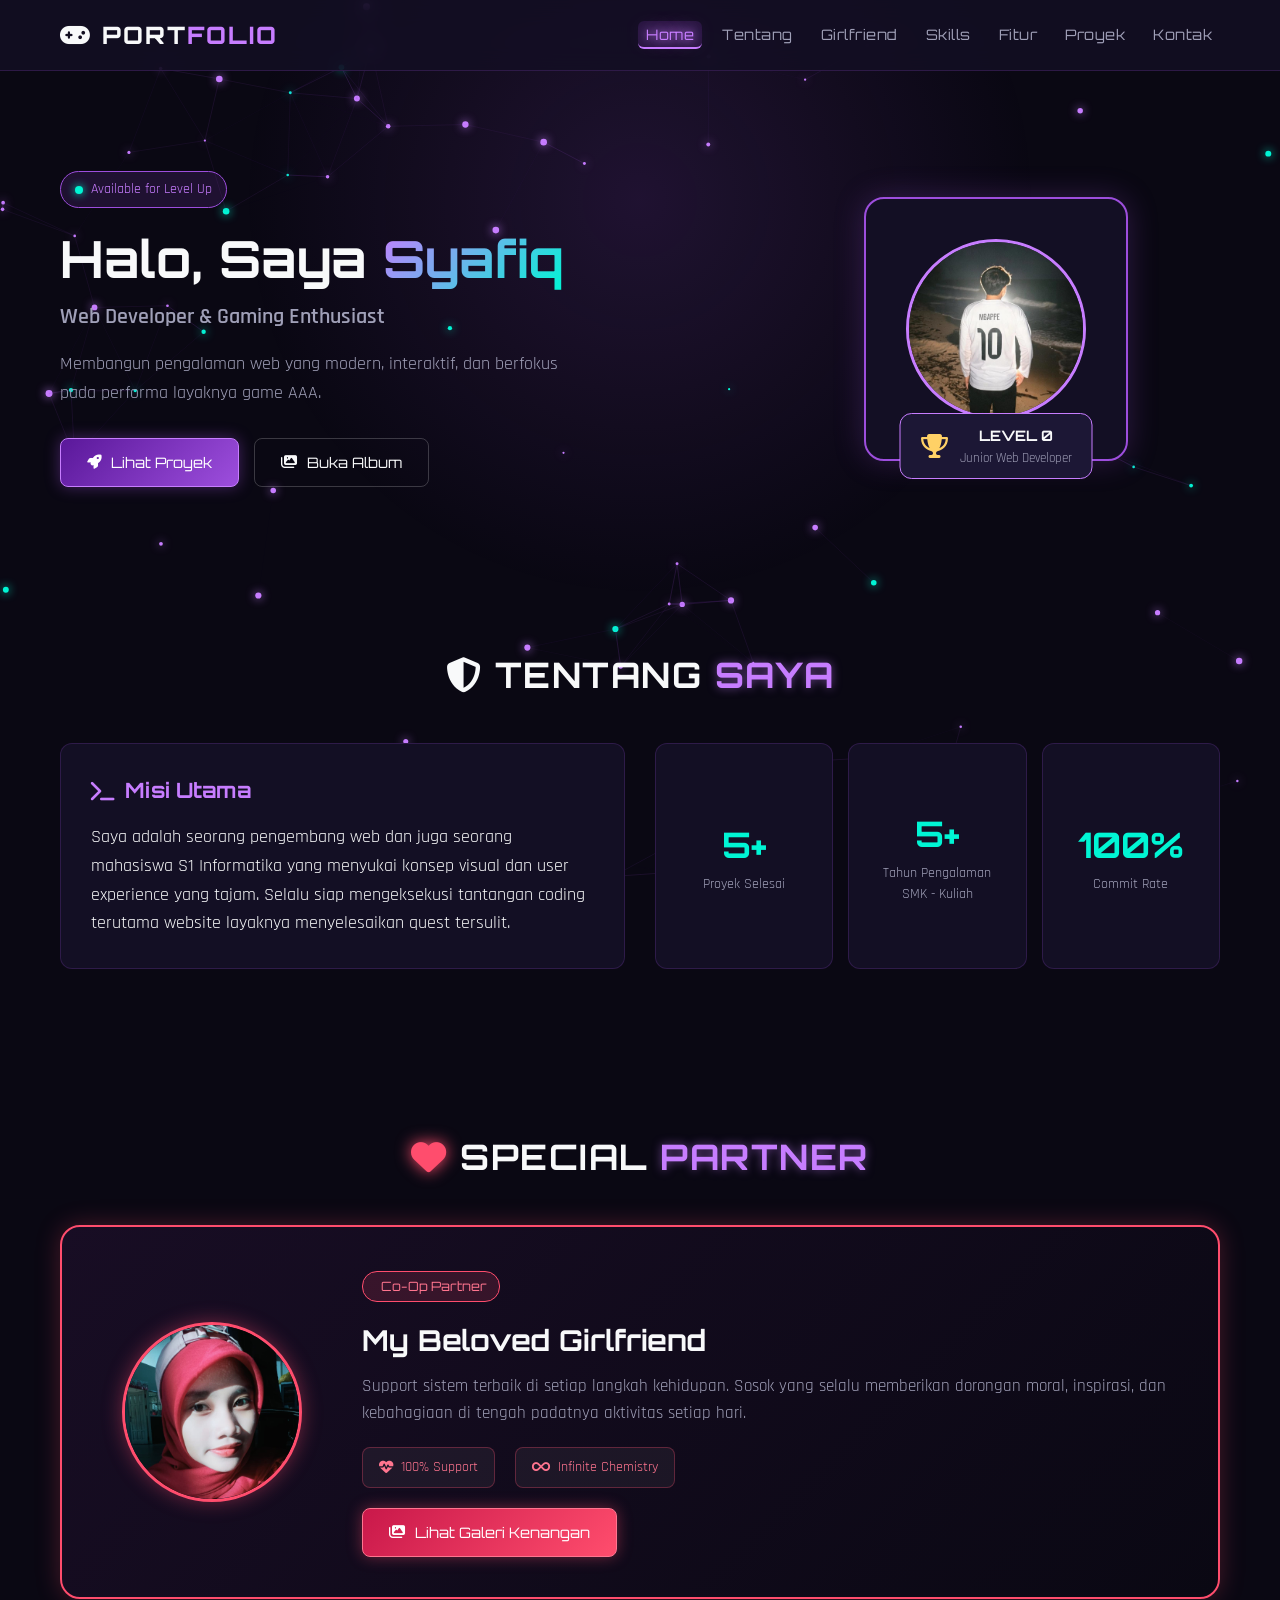
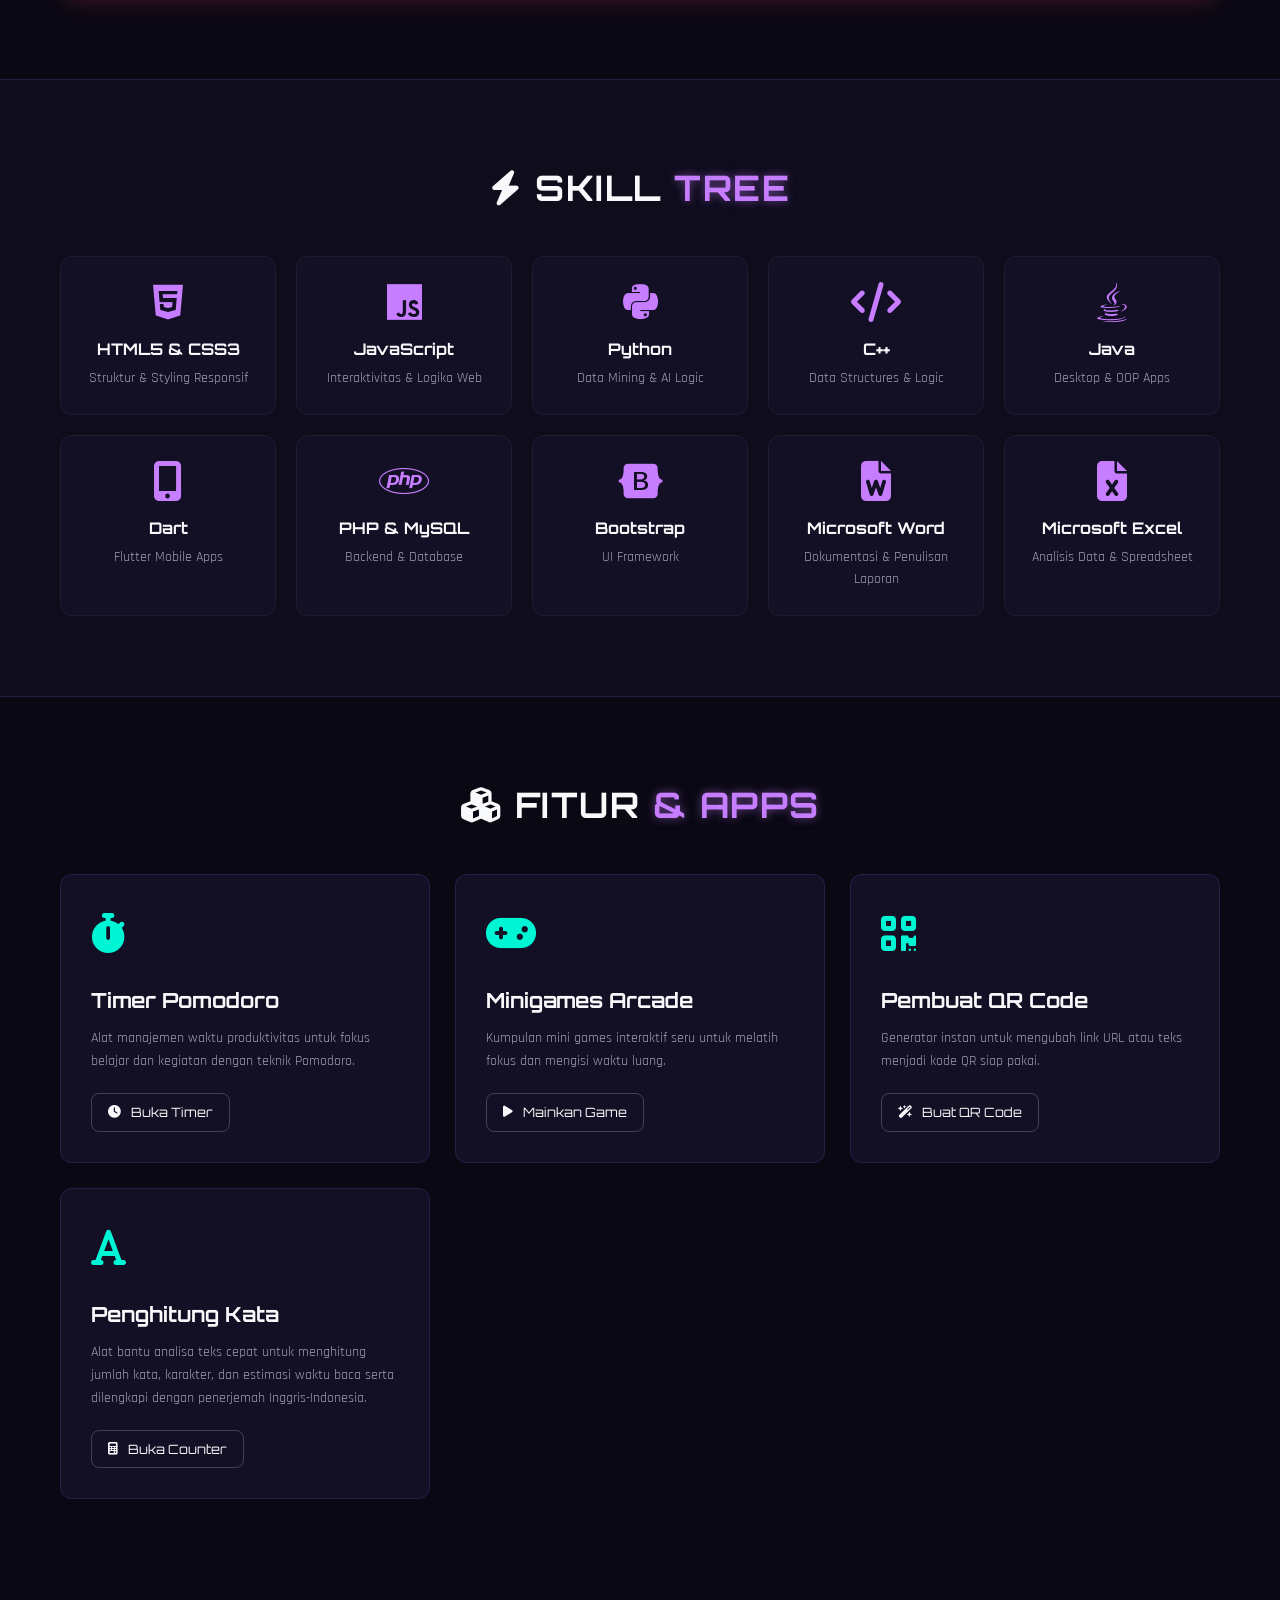
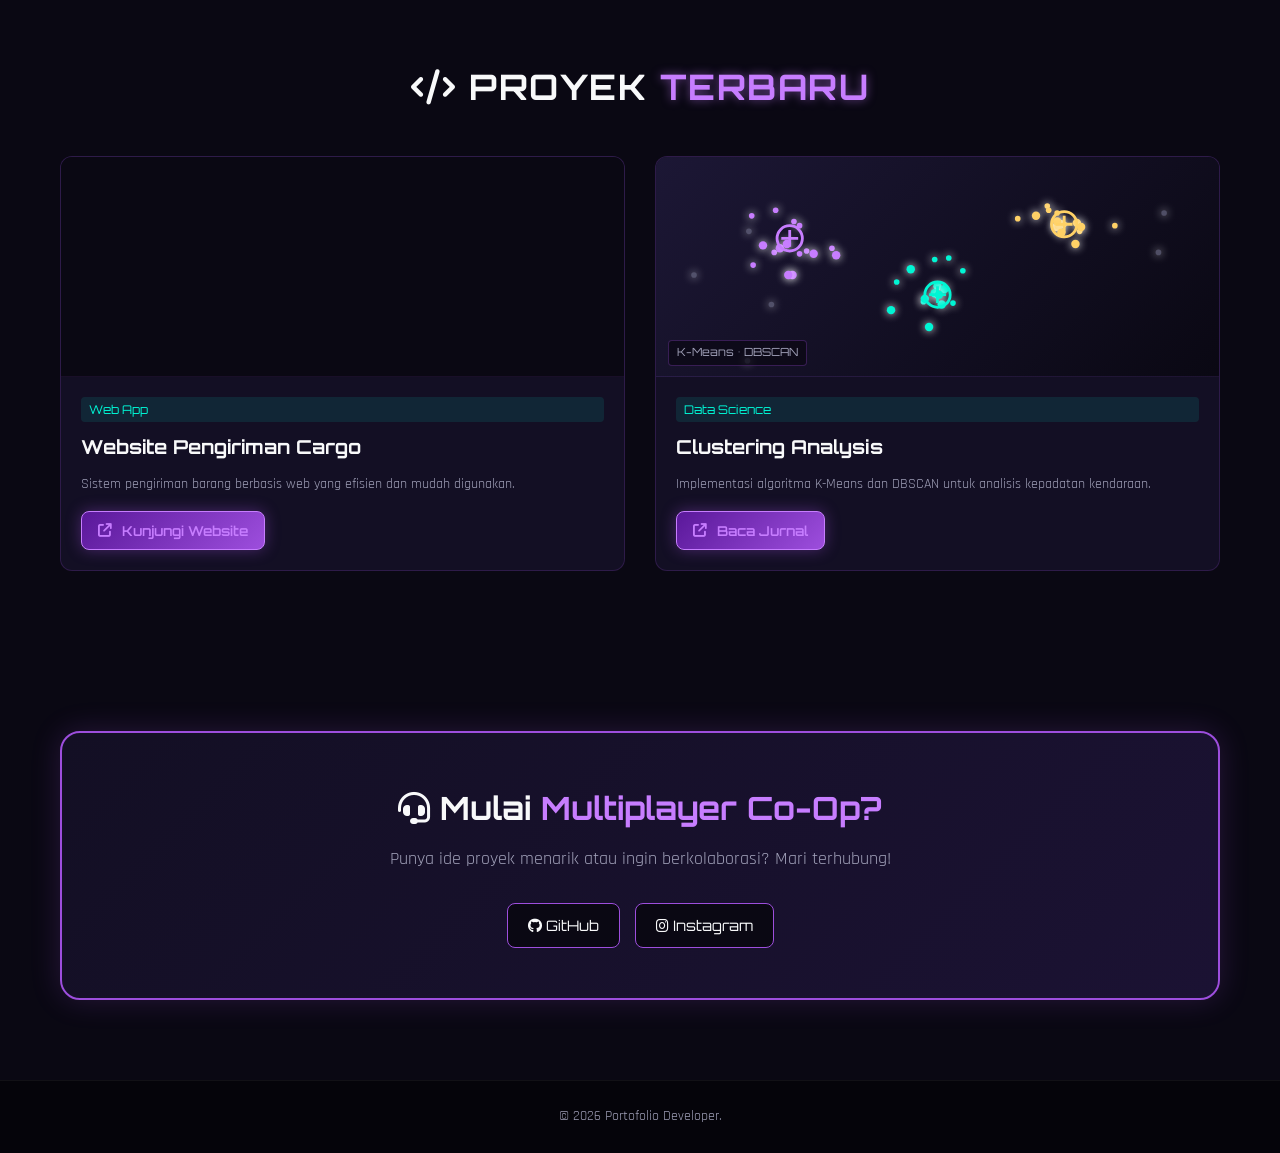
==== PortofolioWebsite/index.html @ 09b9b550 "first commit" ====
<!DOCTYPE html>
<html lang="id">
<head>
    <meta charset="UTF-8">
    <meta name="viewport" content="width=device-width, initial-scale=1.0">
    <title>Portofolio | Gaming & Web Developer</title>
    <link rel="preconnect" href="https://fonts.googleapis.com">
    <link rel="preconnect" href="https://fonts.gstatic.com" crossorigin>
    <link href="https://fonts.googleapis.com/css2?family=Orbitron:wght@400;600;800;900&family=Rajdhani:wght@500;600;700&display=swap" rel="stylesheet">
    <link rel="stylesheet" href="https://cdnjs.cloudflare.com/ajax/libs/font-awesome/6.4.0/css/all.min.css">
    <link rel="stylesheet" href="style.css">
</head>
<body>
    <div class="bg-glow"></div>
    <!-- NAVBAR -->
<nav class="navbar">
    <div class="container navbar-content">
        <a href="auth/index.html" class="logo">
            <i class="fa-solid fa-gamepad"></i> PORT<span>FOLIO</span>
        </a>
        <button class="nav-toggle" id="nav-toggle" aria-label="Toggle menu">
            <i class="fa-solid fa-bars"></i>
        </button>
        <ul class="nav-menu" id="nav-menu">
            <li><a href="#home" class="active">Home</a></li>
            <li><a href="#about">Tentang</a></li>
            <li><a href="#gf">Girlfriend</a></li>
            <li><a href="#skills">Skills</a></li>
            <li><a href="#features">Fitur</a></li>
            <li><a href="#projects">Proyek</a></li>
            <li><a href="#contact">Kontak</a></li>
        </ul>
    </div>
</nav>
    <!-- HERO SECTION -->
    <header id="home" class="hero">
        <div class="container hero-content">
            <div class="hero-text">
                <div class="badge-status">
                    <span class="status-dot"></span> Available for Level Up
                </div>
                <h1>Halo, Saya <span class="text-gradient">Syafiq</span></h1>
                <p class="subtitle">Web Developer & Gaming Enthusiast</p>
                <p class="desc">
                    Membangun pengalaman web yang modern, interaktif, dan berfokus pada performa layaknya game AAA.
                </p>
                <div class="hero-btns">
                    <a href="#projects" class="btn btn-primary"><i class="fa-solid fa-rocket"></i> Lihat Proyek</a>
                    <a href="album/index.html" class="btn btn-outline"><i class="fa-solid fa-images"></i> Buka Album</a>
                </div>
            </div>
            <div class="hero-avatar">
                <div class="avatar-card">
                    <div class="avatar-frame">
                        <i class="fa-solid fa-user-ninja avatar-icon"></i>
                        <img src="assets/pp.jpeg" alt="Foto Syafiq" class="avatar-photo" onerror="this.classList.add('broken')">
                    </div>
                    <div class="stat-badge">
                        <i class="fa-solid fa-trophy"></i>
                        <div>
                            <h4>LEVEL 0</h4>
                            <p>Junior Web Developer</p>
                        </div>
                    </div>
                </div>
            </div>
        </div>
    </header>

    <main>
        <!-- ABOUT SECTION -->
        <section id="about" class="container section">
            <h2 class="section-title"><i class="fa-solid fa-shield-halved"></i> Tentang <span>Saya</span></h2>
            <div class="about-grid">
                <div class="about-card">
                    <h3><i class="fa-solid fa-terminal"></i> Misi Utama</h3>
                    <p>
                        Saya adalah seorang pengembang web dan juga seorang mahasiswa S1 Informatika yang menyukai konsep visual dan user experience yang tajam. Selalu siap mengeksekusi tantangan coding terutama website layaknya menyelesaikan quest tersulit.
                    </p>
                </div>
                <div class="about-stats">
                    <div class="stat-box">
                        <h2>5+</h2>
                        <p>Proyek Selesai</p>
                    </div>
                    <div class="stat-box">
                        <h2>5+</h2>
                        <p>Tahun Pengalaman SMK - Kuliah</p>
                    </div>
                    <div class="stat-box">
                        <h2>100%</h2>
                        <p>Commit Rate</p>
                    </div>
                </div>
            </div>
        </section>

        <!-- GIRLFRIEND -->
        <section id="gf" class="container section">
            <h2 class="section-title"><i class="fa-solid fa-heart text-pink"></i> Special <span>Partner</span></h2>
            <div class="gf-card">
                <div class="gf-avatar-frame">
                    <i class="fa-solid fa-user-astronaut gf-icon"></i>
                    <img src="assets/ppgf.jpeg" alt="Foto Girlfriend" class="avatar-photo" onerror="this.classList.add('broken')">
                </div>
                <div class="gf-info">
                    <span class="badge-pink"><i class="fa-solid fa-sparkles"></i> Co-Op Partner</span>
                    <h3>My Beloved Girlfriend</h3>
                    <p class="gf-desc">
                        Support sistem terbaik di setiap langkah kehidupan. Sosok yang selalu memberikan dorongan moral, inspirasi, dan kebahagiaan di tengah padatnya aktivitas setiap hari.
                    </p>
                    <div class="gf-stats">
                        <div class="gf-stat-item">
                            <i class="fa-solid fa-heart-pulse"></i>
                            <span>100% Support</span>
                        </div>
                        <div class="gf-stat-item">
                            <i class="fa-solid fa-infinity"></i>
                            <span>Infinite Chemistry</span>
                        </div>
                    </div>
                        <a href="album/index.html?filter=girlfriend" class="btn btn-pink mt-3">
                            <i class="fa-solid fa-images"></i> Lihat Galeri Kenangan
                        </a>
                </div>
            </div>
        </section>

        <!-- SKILLS SECTION -->
        <section id="skills" class="full-width-section">
            <div class="container">
                <h2 class="section-title"><i class="fa-solid fa-bolt"></i> Skill <span>Tree</span></h2>
                <div class="skills-grid">
                    <div class="skill-card">
                        <i class="fa-brands fa-html5 skill-icon"></i>
                        <h3>HTML5 & CSS3</h3>
                        <p>Struktur & Styling Responsif</p>
                    </div>
                    <div class="skill-card">
                        <i class="fa-brands fa-js skill-icon"></i>
                        <h3>JavaScript</h3>
                        <p>Interaktivitas & Logika Web</p>
                    </div>
                    <div class="skill-card">
                        <i class="fa-brands fa-python skill-icon"></i>
                        <h3>Python</h3>
                        <p>Data Mining & AI Logic</p>
                    </div>
                    <div class="skill-card">
                        <i class="fa-solid fa-code skill-icon"></i>
                        <h3>C++</h3>
                        <p>Data Structures & Logic</p>
                    </div>
                    <div class="skill-card">
                        <i class="fa-brands fa-java skill-icon"></i>
                        <h3>Java</h3>
                        <p>Desktop & OOP Apps</p>
                    </div>
                    <div class="skill-card">
                        <i class="fa-solid fa-mobile-screen-button skill-icon"></i>
                        <h3>Dart</h3>
                        <p>Flutter Mobile Apps</p>
                    </div>
                    <div class="skill-card">
                        <i class="fa-brands fa-php skill-icon"></i>
                        <h3>PHP & MySQL</h3>
                        <p>Backend & Database</p>
                    </div>
                    <div class="skill-card">
                        <i class="fa-brands fa-bootstrap skill-icon"></i>
                        <h3>Bootstrap</h3>
                        <p>UI Framework</p>
                    </div>
                    <div class="skill-card">
                        <i class="fa-solid fa-file-word skill-icon text-purple"></i>
                        <h3>Microsoft Word</h3>
                        <p>Dokumentasi & Penulisan Laporan</p>
                    </div>
                    <div class="skill-card">
                        <i class="fa-solid fa-file-excel skill-icon text-purple"></i>
                        <h3>Microsoft Excel</h3>
                        <p>Analisis Data & Spreadsheet</p>
                    </div>
                </div>
            </div>
        </section>

        <!-- FITUR & MINI APPS SECTION -->
        <section id="features" class="container section">
            <h2 class="section-title"><i class="fa-solid fa-cubes"></i> Fitur <span>& Apps</span></h2>
            <div class="features-grid">
                <!-- Fitur 1: Timer Pomodoro -->
                <div class="feature-card">
                    <div class="feature-icon"><i class="fa-solid fa-stopwatch"></i></div>
                    <h3>Timer Pomodoro</h3>
                    <p>Alat manajemen waktu produktivitas untuk fokus belajar dan kegiatan dengan teknik Pomodoro.</p>
                    <a href="timer_pomodoro/index.html" class="btn btn-outline btn-sm"><i class="fa-solid fa-clock"></i> Buka Timer</a>
                </div>

                <!-- Fitur 2: Minigames Arcade -->
                <div class="feature-card">
                    <div class="feature-icon"><i class="fa-solid fa-gamepad"></i></div>
                    <h3>Minigames Arcade</h3>
                    <p>Kumpulan mini games interaktif seru untuk melatih fokus dan mengisi waktu luang.</p>
                    <a href="minigames/index.html" class="btn btn-outline btn-sm"><i class="fa-solid fa-play"></i> Mainkan Game</a>
                </div>

                <!-- Fitur 3: QR Code Generator -->
                <div class="feature-card">
                    <div class="feature-icon"><i class="fa-solid fa-qrcode"></i></div>
                    <h3>Pembuat QR Code</h3>
                    <p>Generator instan untuk mengubah link URL atau teks menjadi kode QR siap pakai.</p>
                    <a href="create_qrcode/index.html" class="btn btn-outline btn-sm"><i class="fa-solid fa-wand-magic-sparkles"></i> Buat QR Code</a>
                </div>

                <!-- Fitur 4: Penghitung Kata -->
                <div class="feature-card">
                    <div class="feature-icon"><i class="fa-solid fa-font"></i></div>
                    <h3>Penghitung Kata</h3>
                    <p>Alat bantu analisa teks cepat untuk menghitung jumlah kata, karakter, dan estimasi waktu baca serta dilengkapi dengan penerjemah Inggris-Indonesia.</p>
                    <a href="penghitung_kata/index.html" class="btn btn-outline btn-sm"><i class="fa-solid fa-calculator"></i> Buka Counter</a>
                </div>
            </div>
        </section>

        <!-- PROJECTS SECTION -->
        <section id="projects" class="container section">
            <h2 class="section-title"><i class="fa-solid fa-code"></i> Proyek <span>Terbaru</span></h2>
            <div class="projects-grid">
                <!-- Project 1 -->
                <div class="project-card">
                    <div class="project-img project-preview">
                        <iframe src="https://www.cendanakargo.com/" title="Preview Website Pengiriman Cargo" loading="lazy" tabindex="-1" scrolling="no" aria-hidden="true"></iframe>
                    </div>
                    <div class="project-info">
                        <span class="project-tag">Web App</span>
                        <h3>Website Pengiriman Cargo</h3>
                        <p>Sistem pengiriman barang berbasis web yang efisien dan mudah digunakan.</p>
                        <div class="project-links">
                            <a href="https://www.cendanakargo.com/" target="_blank" rel="noopener noreferrer" class="btn btn-primary btn-sm"><i class="fa-solid fa-arrow-up-right-from-square"></i> Kunjungi Website</a>
                        </div>
                    </div>
                </div>
                <!-- Project 2 -->
                <div class="project-card">
                    <div class="project-img project-visual">
                        <svg id="cluster-art" viewBox="0 0 400 180" preserveAspectRatio="xMidYMid slice" role="img" aria-label="Ilustrasi hasil clustering K-Means dan DBSCAN"></svg>
                        <span class="visual-label">K-Means &bull; DBSCAN</span>
                    </div>
                    <div class="project-info">
                        <span class="project-tag">Data Science</span>
                        <h3>Clustering Analysis</h3>
                        <p>Implementasi algoritma K-Means dan DBSCAN untuk analisis kepadatan kendaraan.</p>
                        <div class="project-links">
                            <a href="https://jurnal.pustakagalerimandiri.co.id/index.php/pustakadata/article/view/1900/1299" target="_blank" rel="noopener noreferrer" class="btn btn-primary btn-sm"><i class="fa-solid fa-arrow-up-right-from-square"></i> Baca Jurnal</a>
                        </div>
                    </div>
                </div>
            </div>
        </section>

        <!-- CONTACT SECTION -->
        <section id="contact" class="container section">
            <div class="contact-box">
                <h2><i class="fa-solid fa-headset"></i> Mulai <span>Multiplayer Co-Op?</span></h2>
                <p>Punya ide proyek menarik atau ingin berkolaborasi? Mari terhubung!</p>
                <div class="contact-socials">
                    <a href="https://github.com/Syafiq1111" class="social-link"><i class="fa-brands fa-github"></i> GitHub</a>
                    <a href="https://www.instagram.com/syafiqhfz._/" target="_blank" rel="noopener noreferrer" class="social-link"><i class="fa-brands fa-instagram"></i> Instagram</a>
                </div>
            </div>
        </section>
    </main>

    <!-- FOOTER -->
    <footer class="footer">
        <div class="container">
            <p>© 2026 Portofolio Developer.</p>
        </div>
    </footer>

    <script src="script.js"></script>
</body>
</html>
---- PortofolioWebsite/style.css ----
:root {
    --bg-dark: #0a0813;
    --bg-card: #130f24;
    --bg-card-hover: #1c1735;
    
    --primary: #9d4edd;
    --primary-glow: #c77dff;
    --primary-dark: #5a189a;
    --accent-cyan: #00f5d4;
    
    --text-main: #f8f9fa;
    --text-muted: #a0a0b8;
    
    --font-heading: 'Orbitron', sans-serif;
    --font-body: 'Rajdhani', sans-serif;
    
    --container-width: 1200px;
    --border-radius: 12px;
    --transition: all 0.3s cubic-bezier(0.25, 0.8, 0.25, 1);
}

* {
    margin: 0;
    padding: 0;
    box-sizing: border-box;
    scroll-behavior: smooth;
}

body {
    background-color: var(--bg-dark);
    color: var(--text-main);
    font-family: var(--font-body);
    font-size: 18px;
    line-height: 1.6;
    overflow-x: hidden;
    position: relative;
}

/* Background Ambient Glow */
.bg-glow {
    position: fixed;
    top: -200px;
    left: 50%;
    transform: translateX(-50%);
    width: 800px;
    height: 800px;
    background: radial-gradient(circle, rgba(157, 78, 221, 0.15) 0%, rgba(10, 8, 19, 0) 70%);
    pointer-events: none;
    z-index: -1;
}

/* ============================================================
   LAYOUT CONTAINER
   ============================================================ */
.container {
    max-width: var(--container-width);
    margin: 0 auto;
    padding: 0 20px;
}

.section {
    padding: 80px 20px;
}

.section-title {
    font-family: var(--font-heading);
    font-size: 2.2rem;
    text-transform: uppercase;
    letter-spacing: 1.5px;
    margin-bottom: 40px;
    text-align: center;
}

.section-title span {
    color: var(--primary-glow);
    text-shadow: 0 0 10px rgba(199, 125, 255, 0.5);
}

/* ============================================================
   NAVBAR
   ============================================================ */
.navbar {
    background: rgba(19, 15, 36, 0.85);
    backdrop-filter: blur(12px);
    border-bottom: 1px solid rgba(157, 78, 221, 0.2);
    position: sticky;
    top: 0;
    z-index: 1000;
}

.navbar-content {
    display: flex;
    justify-content: space-between;
    align-items: center;
    height: 70px;
}

.logo {
    font-family: var(--font-heading);
    font-size: 1.5rem;
    font-weight: 800;
    color: var(--text-main);
    text-decoration: none;
    letter-spacing: 2px;
}

.logo span {
    color: var(--primary-glow);
}

.nav-menu {
    display: flex;
    list-style: none;
    gap: 12px; 
    align-items: center;
}

.nav-menu a {
    color: var(--text-muted);
    text-decoration: none;
    font-family: var(--font-heading);
    font-size: 0.95rem;
    letter-spacing: 1px;
    transition: var(--transition);
}

.nav-menu a:hover,
.nav-menu a.active {
    color: var(--primary-glow);
    text-shadow: 0 0 8px var(--primary-glow);
}
.nav-menu a {
    color: var(--text-muted);
    text-decoration: none;
    font-family: var(--font-heading);
    font-size: 0.9rem;
    letter-spacing: 0.5px;
    padding: 4px 8px;
    border-radius: 6px;
    transition: var(--transition);
}

.nav-menu a:hover,
.nav-menu a.active {
    color: var(--primary-glow);
    text-shadow: 0 0 10px var(--primary-glow), 0 0 20px var(--primary-glow);
    background: rgba(157, 78, 221, 0.15);
    border-bottom: 2px solid var(--primary-glow);
}

/* ============================================================
   HERO SECTION
   ============================================================ */
.hero {
    padding: 100px 0 80px;
}

.hero-content {
    display: grid;
    grid-template-columns: 1.2fr 0.8fr;
    gap: 40px;
    align-items: center;
}

.badge-status {
    display: inline-flex;
    align-items: center;
    gap: 8px;
    background: rgba(157, 78, 221, 0.15);
    border: 1px solid var(--primary);
    padding: 6px 14px;
    border-radius: 20px;
    font-size: 0.9rem;
    color: var(--primary-glow);
    margin-bottom: 20px;
}

.status-dot {
    width: 8px;
    height: 8px;
    background-color: var(--accent-cyan);
    border-radius: 50%;
    box-shadow: 0 0 8px var(--accent-cyan);
}

.hero-text h1 {
    font-family: var(--font-heading);
    font-size: 3.2rem;
    line-height: 1.2;
    margin-bottom: 10px;
}

.text-gradient {
    background: linear-gradient(135deg, var(--primary-glow), var(--accent-cyan));
    -webkit-background-clip: text;
    -webkit-text-fill-color: transparent;
}

.subtitle {
    font-size: 1.4rem;
    color: var(--text-muted);
    font-weight: 600;
    margin-bottom: 15px;
}

.desc {
    color: var(--text-muted);
    margin-bottom: 30px;
    max-width: 500px;
}

.hero-btns {
    display: flex;
    gap: 15px;
}

/* Buttons */
.btn {
    display: inline-flex;
    align-items: center;
    gap: 10px;
    padding: 12px 26px;
    font-family: var(--font-heading);
    font-size: 0.9rem;
    border-radius: 8px;
    text-decoration: none;
    cursor: pointer;
    transition: var(--transition);
}

.btn-primary {
    background: linear-gradient(135deg, var(--primary-dark), var(--primary));
    color: #fff;
    border: 1px solid var(--primary-glow);
    box-shadow: 0 0 15px rgba(157, 78, 221, 0.4);
}

.btn-primary:hover {
    transform: translateY(-3px);
    box-shadow: 0 0 25px rgba(199, 125, 255, 0.7);
}

.btn-outline {
    background: transparent;
    color: var(--text-main);
    border: 1px solid rgba(255, 255, 255, 0.2);
}

.btn-outline:hover {
    border-color: var(--primary-glow);
    color: var(--primary-glow);
    background: rgba(157, 78, 221, 0.1);
}

/* Avatar Card */
.hero-avatar {
    display: flex;
    justify-content: center;
}

.avatar-card {
    position: relative;
    background: var(--bg-card);
    border: 2px solid var(--primary);
    border-radius: 20px;
    padding: 40px;
    box-shadow: 0 0 30px rgba(157, 78, 221, 0.25);
    text-align: center;
}

.avatar-frame {
    width: 180px;
    height: 180px;
    background: linear-gradient(135deg, #1f183c, #0a0813);
    border-radius: 50%;
    display: flex;
    align-items: center;
    justify-content: center;
    margin: 0 auto;
    border: 3px solid var(--primary-glow);
    box-shadow: inset 0 0 15px rgba(157, 78, 221, 0.5);
}

.avatar-icon {
    font-size: 5rem;
    color: var(--primary-glow);
}

.stat-badge {
    position: absolute;
    bottom: -20px;
    left: 50%;
    transform: translateX(-50%);
    background: var(--bg-card-hover);
    border: 1px solid var(--primary-glow);
    padding: 10px 20px;
    border-radius: 12px;
    display: flex;
    align-items: center;
    gap: 12px;
    white-space: nowrap;
}

.stat-badge i {
    color: #ffd166;
    font-size: 1.5rem;
}

.stat-badge h4 {
    font-family: var(--font-heading);
    font-size: 0.9rem;
}

.stat-badge p {
    font-size: 0.8rem;
    color: var(--text-muted);
}

/* ============================================================
   ABOUT SECTION
   ============================================================ */
.about-grid {
    display: grid;
    grid-template-columns: 1fr 1fr;
    gap: 30px;
}

.about-card {
    background: var(--bg-card);
    border: 1px solid rgba(157, 78, 221, 0.2);
    border-radius: var(--border-radius);
    padding: 30px;
}

.about-card h3 {
    font-family: var(--font-heading);
    margin-bottom: 15px;
    color: var(--primary-glow);
    display: flex;
    align-items: center;
    gap: 10px;
}

.about-stats {
    display: grid;
    grid-template-columns: repeat(3, 1fr);
    gap: 15px;
}

.stat-box {
    background: var(--bg-card);
    border: 1px solid rgba(157, 78, 221, 0.2);
    border-radius: var(--border-radius);
    padding: 20px;
    text-align: center;
    display: flex;
    flex-direction: column;
    justify-content: center;
}

.stat-box h2 {
    font-family: var(--font-heading);
    font-size: 2.2rem;
    color: var(--accent-cyan);
}

.stat-box p {
    font-size: 0.85rem;
    color: var(--text-muted);
}

/* ============================================================
   SKILLS SECTION (FULL WIDTH CONTAINER)
   ============================================================ */
.full-width-section {
    background: rgba(19, 15, 36, 0.6);
    border-top: 1px solid rgba(157, 78, 221, 0.2);
    border-bottom: 1px solid rgba(157, 78, 221, 0.2);
    padding: 80px 0;
}

.skills-grid {
    display: grid;
    grid-template-columns: repeat(auto-fit, minmax(180px, 1fr));
    gap: 20px;
}

.skill-card {
    background: var(--bg-card);
    border: 1px solid rgba(255, 255, 255, 0.05);
    border-radius: var(--border-radius);
    padding: 25px 15px;
    text-align: center;
    transition: var(--transition);
}

.skill-card:hover {
    border-color: var(--primary-glow);
    transform: translateY(-5px);
    box-shadow: 0 5px 20px rgba(157, 78, 221, 0.3);
}

.skill-icon {
    font-size: 2.5rem;
    color: var(--primary-glow);
    margin-bottom: 15px;
}

.skill-card h3 {
    font-family: var(--font-heading);
    font-size: 1rem;
    margin-bottom: 5px;
}

.skill-card p {
    font-size: 0.85rem;
    color: var(--text-muted);
}

/* ============================================================
   PROJECTS SECTION
   ============================================================ */
.projects-grid {
    display: grid;
    grid-template-columns: repeat(auto-fit, minmax(300px, 1fr));
    gap: 30px;
}

.project-card {
    background: var(--bg-card);
    border: 1px solid rgba(157, 78, 221, 0.2);
    border-radius: var(--border-radius);
    overflow: hidden;
    transition: var(--transition);
}

.project-card:hover {
    transform: translateY(-8px);
    border-color: var(--primary-glow);
    box-shadow: 0 10px 25px rgba(157, 78, 221, 0.3);
}

.project-img {
    height: 180px;
    background: linear-gradient(135deg, #1c1735, #0a0813);
    display: flex;
    align-items: center;
    justify-content: center;
    border-bottom: 1px solid rgba(157, 78, 221, 0.1);
}

.project-placeholder-icon {
    font-size: 3.5rem;
    color: rgba(157, 78, 221, 0.4);
}

.project-info {
    padding: 20px;
}

.project-tag {
    font-size: 0.75rem;
    font-family: var(--font-heading);
    color: var(--accent-cyan);
    background: rgba(0, 245, 212, 0.1);
    padding: 3px 8px;
    border-radius: 4px;
}

.project-info h3 {
    font-family: var(--font-heading);
    margin: 10px 0;
    font-size: 1.2rem;
}

.project-info p {
    font-size: 0.9rem;
    color: var(--text-muted);
    margin-bottom: 15px;
}

.project-links {
    display: flex;
    gap: 15px;
}

.project-links a {
    color: var(--primary-glow);
    text-decoration: none;
    font-size: 0.85rem;
    font-weight: 600;
    transition: var(--transition);
}

.project-links a:hover {
    color: var(--text-main);
}

/* ============================================================
   CONTACT SECTION
   ============================================================ */
.contact-box {
    background: linear-gradient(135deg, var(--bg-card), #1b1233);
    border: 2px solid var(--primary);
    border-radius: 20px;
    padding: 50px 20px;
    text-align: center;
    box-shadow: 0 0 30px rgba(157, 78, 221, 0.2);
}

.contact-box h2 {
    font-family: var(--font-heading);
    font-size: 2rem;
    margin-bottom: 10px;
}

.contact-box h2 span {
    color: var(--primary-glow);
}

.contact-box p {
    color: var(--text-muted);
    margin-bottom: 30px;
}

.contact-socials {
    display: flex;
    justify-content: center;
    gap: 15px;
    flex-wrap: wrap;
}

.social-link {
    background: var(--bg-dark);
    border: 1px solid var(--primary);
    color: var(--text-main);
    padding: 10px 20px;
    border-radius: 8px;
    text-decoration: none;
    font-family: var(--font-heading);
    font-size: 0.9rem;
    transition: var(--transition);
}

.social-link:hover {
    background: var(--primary);
    box-shadow: 0 0 15px var(--primary-glow);
    transform: translateY(-3px);
}

/* ============================================================
   FOOTER
   ============================================================ */
.footer {
    background: #05040a;
    padding: 25px 0;
    text-align: center;
    font-size: 0.85rem;
    color: var(--text-muted);
    border-top: 1px solid rgba(255, 255, 255, 0.05);
}

.text-purple {
    color: var(--primary-glow);
}

/* ============================================================
   RESPONSIVE DESIGN (MEDIA QUERIES)
   ============================================================ */
@media (max-width: 992px) {
    .hero-content {
        grid-template-columns: 1fr;
        text-align: center;
    }
    
    .desc {
        margin: 0 auto 30px;
    }
    
    .hero-btns {
        justify-content: center;
    }
    
    .about-grid {
        grid-template-columns: 1fr;
    }
}

@media (max-width: 768px) {
    .nav-menu {
        display: none;
    }
    
    .hero-text h1 {
        font-size: 2.3rem;
    }
    
    .about-stats {
        grid-template-columns: 1fr;
    }
}
#particle-canvas {
    position: fixed;
    top: 0;
    left: 0;
    width: 100%;
    height: 100%;
    z-index: -1;
    pointer-events: none;
}

.btn-album-nav {
    background: linear-gradient(135deg, var(--primary-dark), var(--primary)) !important;
    color: #fff !important;
    padding: 6px 16px !important;
    border-radius: 20px;
    border: 1px solid var(--primary-glow);
    box-shadow: 0 0 10px rgba(157, 78, 221, 0.4);
    font-size: 0.85rem !important;
}

.btn-album-nav:hover {
    box-shadow: 0 0 18px var(--primary-glow) !important;
    transform: translateY(-2px);
}

.text-pink {
    color: #ff4d6d;
    filter: drop-shadow(0 0 8px #ff4d6d);
}

.badge-pink {
    display: inline-flex;
    align-items: center;
    gap: 6px;
    background: rgba(255, 77, 109, 0.15);
    border: 1px solid #ff4d6d;
    padding: 4px 12px;
    border-radius: 15px;
    font-size: 0.8rem;
    color: #ff758f;
    margin-bottom: 15px;
    font-family: var(--font-heading);
}

.gf-card {
    background: linear-gradient(135deg, #180d24, #0a0813);
    border: 2px solid #ff4d6d;
    border-radius: 20px;
    padding: 40px;
    display: grid;
    grid-template-columns: 220px 1fr;
    gap: 40px;
    align-items: center;
    box-shadow: 0 0 25px rgba(255, 77, 109, 0.25);
}

.gf-avatar-frame {
    width: 180px;
    height: 180px;
    background: #100a1c;
    border-radius: 50%;
    display: flex;
    align-items: center;
    justify-content: center;
    border: 3px solid #ff4d6d;
    box-shadow: 0 0 20px rgba(255, 77, 109, 0.4);
    margin: 0 auto;
}

.gf-icon {
    font-size: 5rem;
    color: #ff4d6d;
}

.gf-info h3 {
    font-family: var(--font-heading);
    font-size: 1.8rem;
    color: var(--text-main);
    margin-bottom: 10px;
}

.gf-desc {
    color: var(--text-muted);
    margin-bottom: 20px;
    font-size: 1.05rem;
}

.gf-stats {
    display: flex;
    gap: 20px;
    flex-wrap: wrap;
}

.gf-stat-item {
    display: flex;
    align-items: center;
    gap: 8px;
    background: rgba(255, 255, 255, 0.05);
    padding: 8px 16px;
    border-radius: 8px;
    font-size: 0.9rem;
    color: #ff758f;
    border: 1px solid rgba(255, 77, 109, 0.3);
}

.btn-pink {
    background: linear-gradient(135deg, #c9184a, #ff4d6d);
    color: #fff;
    border: 1px solid #ff758f;
    box-shadow: 0 0 15px rgba(255, 77, 109, 0.4);
}

.btn-pink:hover {
    box-shadow: 0 0 25px rgba(255, 77, 109, 0.7);
    transform: translateY(-3px);
}

.mt-3 {
    margin-top: 20px;
}

.features-grid {
    display: grid;
    grid-template-columns: repeat(auto-fit, minmax(280px, 1fr));
    gap: 25px;
}

.feature-card {
    background: var(--bg-card);
    border: 1px solid rgba(157, 78, 221, 0.2);
    border-radius: var(--border-radius);
    padding: 30px;
    transition: var(--transition);
}

.feature-card:hover {
    border-color: var(--primary-glow);
    transform: translateY(-6px);
    box-shadow: 0 8px 25px rgba(157, 78, 221, 0.3);
}

.feature-icon {
    font-size: 2.5rem;
    color: var(--accent-cyan);
    margin-bottom: 15px;
}

.feature-card h3 {
    font-family: var(--font-heading);
    font-size: 1.3rem;
    margin-bottom: 10px;
}

.feature-card p {
    font-size: 0.9rem;
    color: var(--text-muted);
    margin-bottom: 20px;
}

.btn-sm {
    padding: 8px 16px;
    font-size: 0.8rem;
}

@media (max-width: 768px) {
    .gf-card {
        grid-template-columns: 1fr;
        text-align: center;
    }
    
    .gf-stats {
        justify-content: center;
    }
}

.project-preview {
    position: relative;
    overflow: hidden;
    background: #0a0813;
}

.project-preview iframe {
    position: absolute;
    top: 0;
    left: 0;
    width: 1280px;
    height: 800px;
    border: 0;
    transform-origin: top left;
    transform: scale(0.25);
    pointer-events: none;
}

.project-visual {
    position: relative;
    overflow: hidden;
}

.project-visual svg {
    width: 100%;
    height: 100%;
    display: block;
}

.cluster-dots circle {
    filter: drop-shadow(0 0 3px currentColor);
    animation: dot-pulse 3s ease-in-out infinite;
}

.centroid {
    fill: none;
    stroke-width: 2;
}

.visual-label {
    position: absolute;
    left: 12px;
    bottom: 10px;
    font-family: var(--font-heading);
    font-size: 0.7rem;
    color: var(--text-muted);
    background: rgba(10, 8, 19, 0.7);
    border: 1px solid rgba(157, 78, 221, 0.3);
    padding: 3px 8px;
    border-radius: 4px;
}

@keyframes dot-pulse {
    0%, 100% { opacity: 1; }
    50%      { opacity: 0.45; }
}

@media (prefers-reduced-motion: reduce) {
    .cluster-dots circle { animation: none; }
}

.project-card {
    display: flex;
    flex-direction: column;
}

.project-img {
    height: 220px;
    flex-shrink: 0;
}

.project-info {
    display: flex;
    flex-direction: column;
    flex: 1;
}

.project-links {
    margin-top: auto;
}

.nav-toggle {
    display: none;
    background: transparent;
    border: none;
    color: var(--text-main);
    font-size: 1.5rem;
    cursor: pointer;
}

/* ============================================================
   RESPONSIVE DESIGN
   ============================================================ */
@media (max-width: 992px) {
    .hero-content {
        grid-template-columns: 1fr;
        text-align: center;
    }
    
    .desc {
        margin: 0 auto 30px;
    }
    
    .hero-btns {
        justify-content: center;
    }
    
    .about-grid {
        grid-template-columns: 1fr;
    }
}

@media (max-width: 768px) {
    .nav-toggle {
        display: block;
    }

    .nav-menu {
        position: absolute;
        top: 70px;
        left: 0;
        width: 100%;
        background: rgba(19, 15, 36, 0.95);
        backdrop-filter: blur(12px);
        flex-direction: column;
        align-items: center;
        padding: 20px 0;
        gap: 15px;
        border-bottom: 1px solid rgba(157, 78, 221, 0.3);
        display: none;
    }

    .nav-menu.show {
        display: flex;
    }

    .hero {
        padding: 60px 0 40px;
    }

    .hero-text h1 {
        font-size: 2.2rem;
    }

    .subtitle {
        font-size: 1.1rem;
    }

    .hero-avatar {
        margin-top: 30px;
    }

    .avatar-frame {
        width: 140px;
        height: 140px;
    }

    .avatar-icon {
        font-size: 3.5rem;
    }

    .stat-badge {
        padding: 8px 14px;
    }

    .about-stats {
        grid-template-columns: 1fr;
    }

    .gf-card {
        grid-template-columns: 1fr;
        text-align: center;
        padding: 25px;
    }

    .gf-stats {
        justify-content: center;
    }

    .skills-grid {
        grid-template-columns: repeat(auto-fit, minmax(130px, 1fr));
    }

    .contact-box {
        padding: 30px 15px;
    }
}

@media (max-width: 480px) {
    .hero-btns {
        flex-direction: column;
        width: 100%;
    }

    .btn {
        width: 100%;
        justify-content: center;
    }

    .section-title {
        font-size: 1.6rem;
    }
}

::-webkit-scrollbar {
    width: 10px;
}

::-webkit-scrollbar-track {
    background: #0a0813;
}

::-webkit-scrollbar-thumb {
    background: #9d4edd;
    border-radius: 5px;
    box-shadow: 0 0 10px #c77dff;
}

::-webkit-scrollbar-thumb:hover {
    background: #c77dff;
}

@supports not selector(::-webkit-scrollbar) {
    html {
        scrollbar-width: thin;
        scrollbar-color: #9d4edd #0a0813;
    }
}

.avatar-frame,
.gf-avatar-frame {
    position: relative;
    overflow: hidden;
}

.avatar-photo {
    position: absolute;
    inset: 0;
    width: 100%;
    height: 100%;
    object-fit: cover;
    object-position: center 20%;
}

.avatar-photo.broken {
    display: none;
}
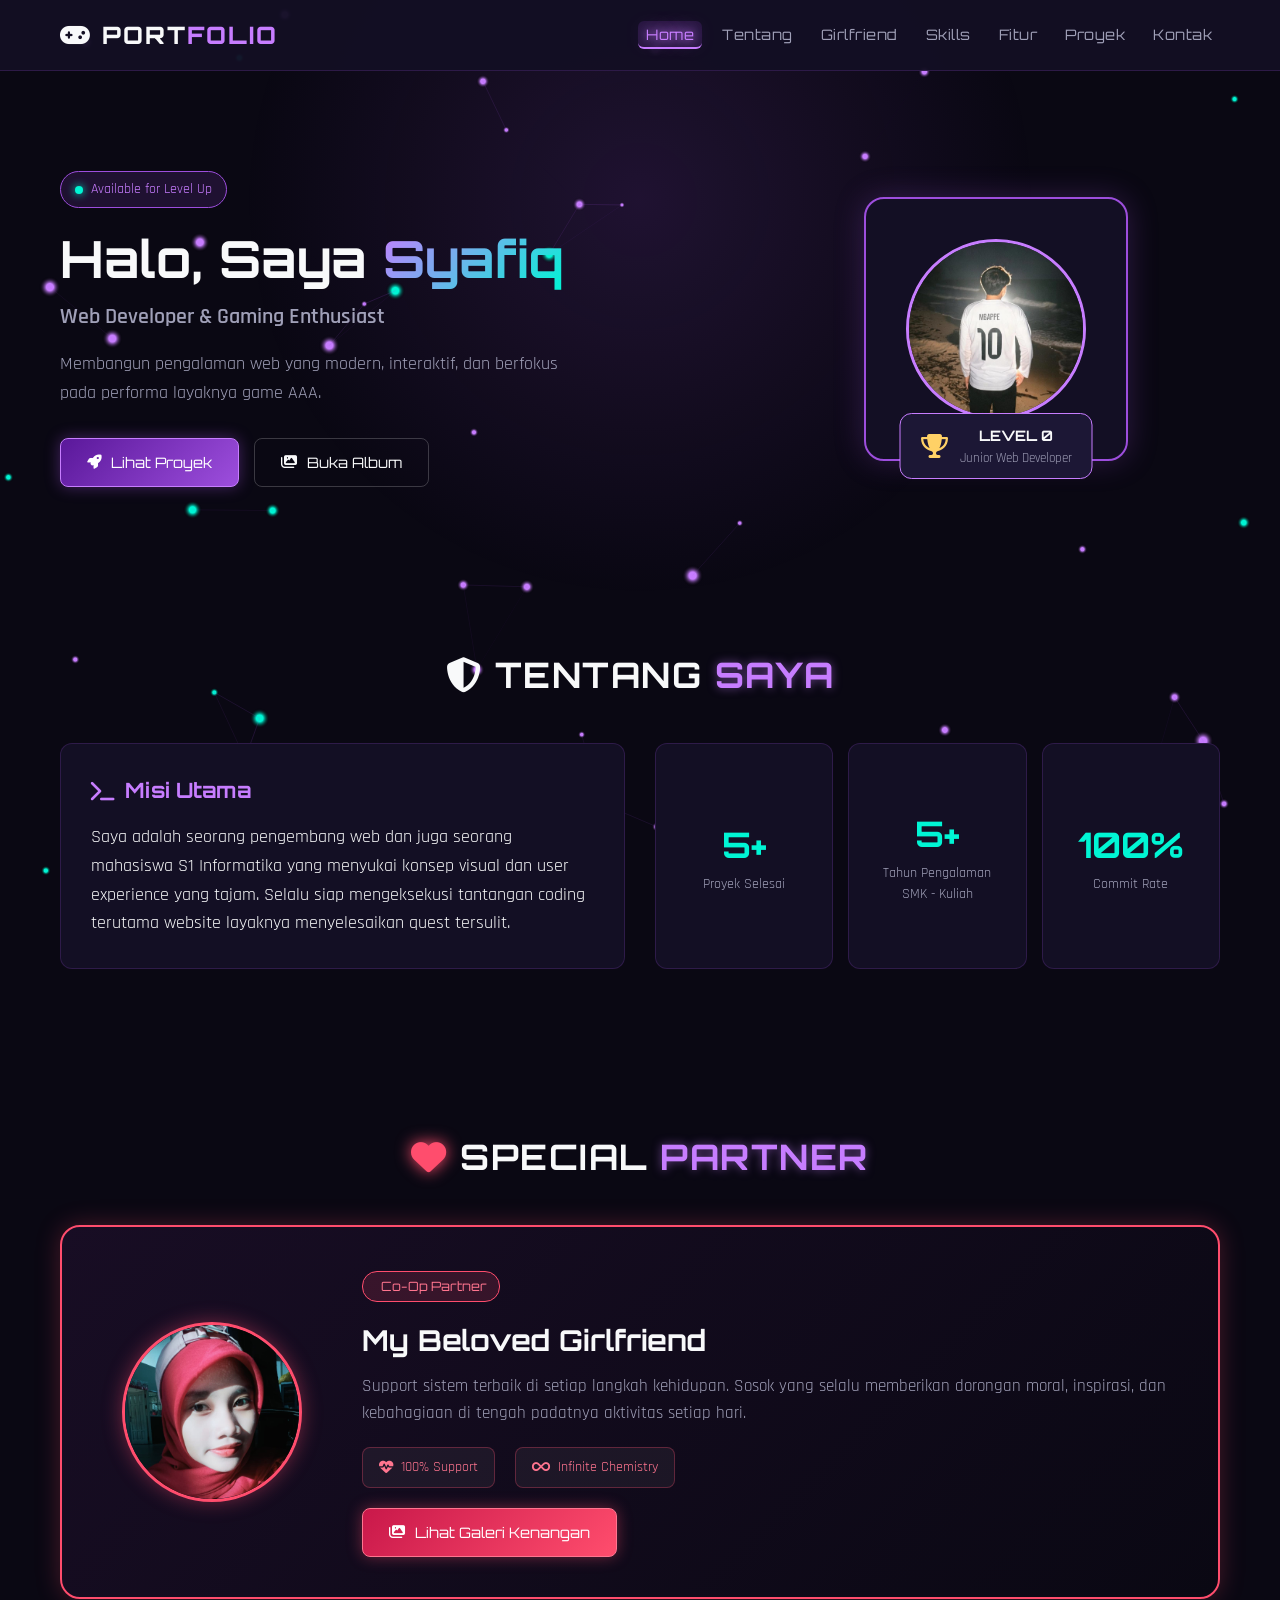
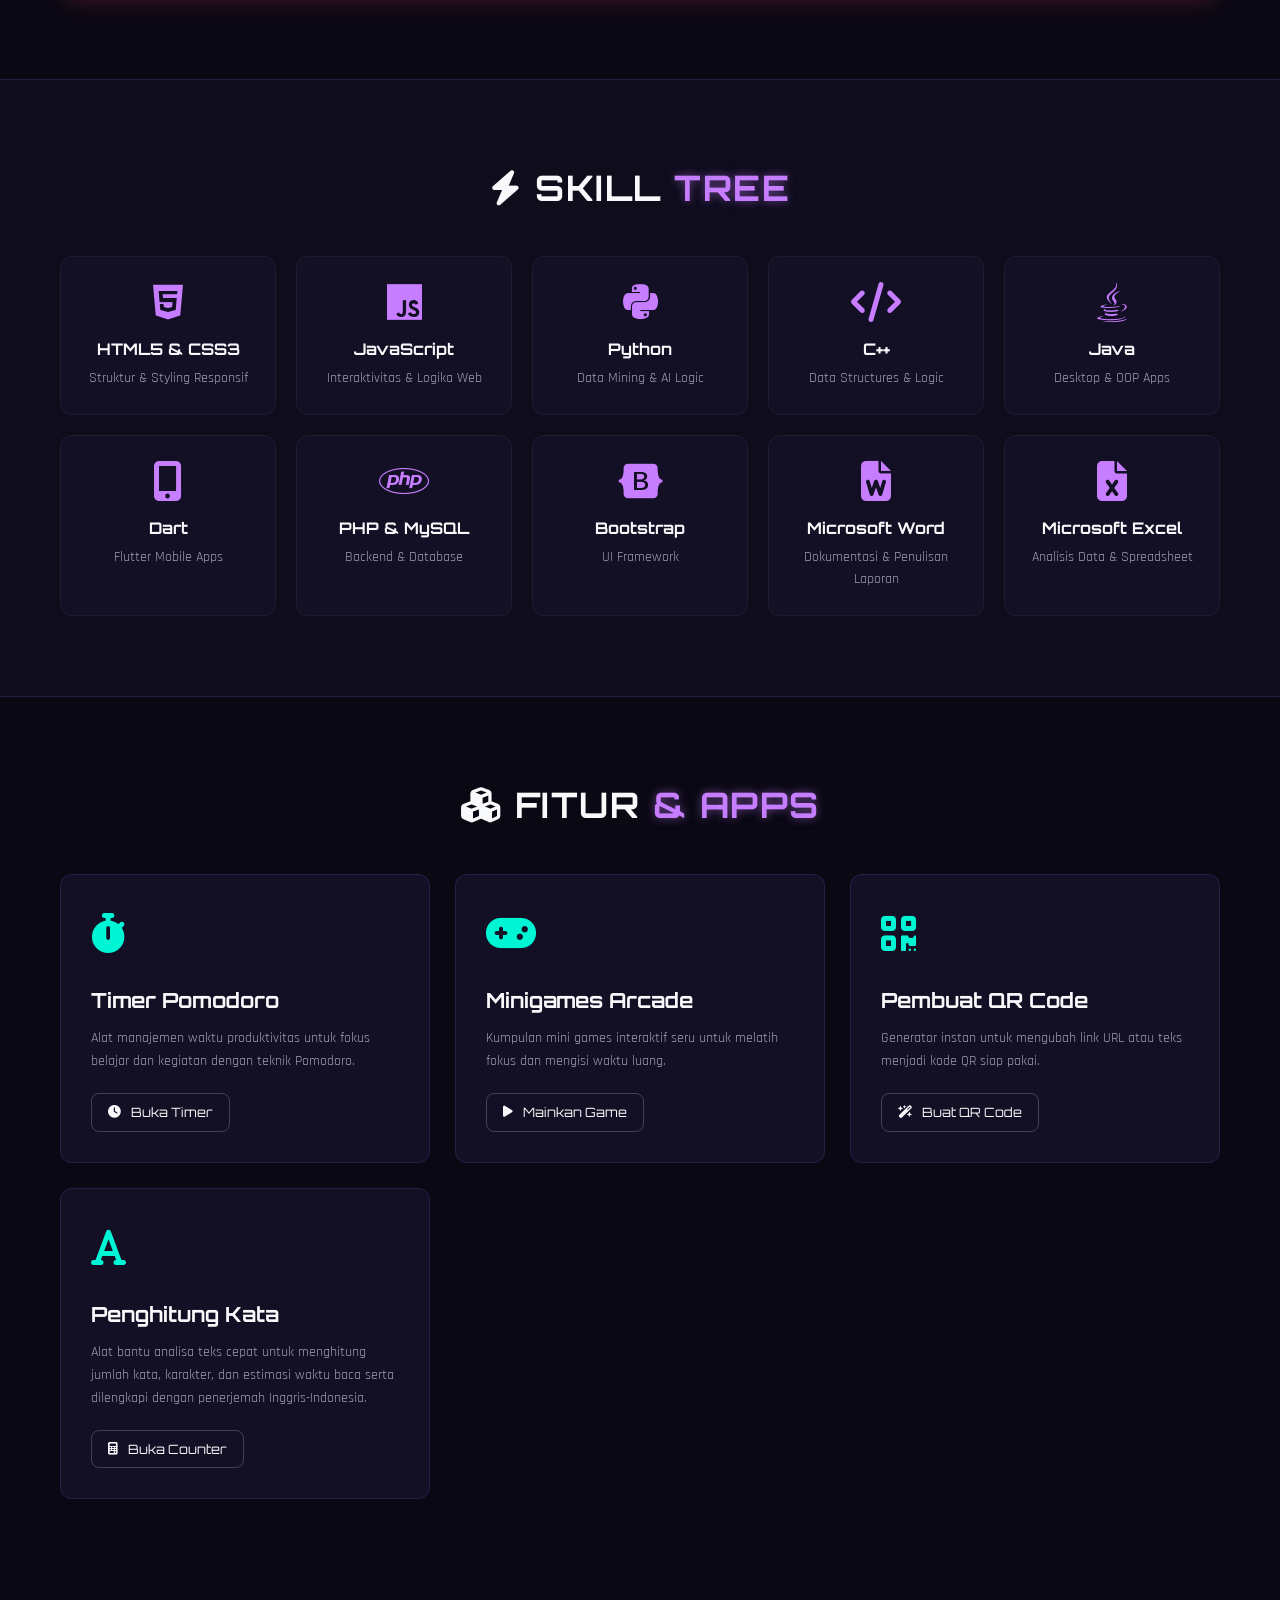
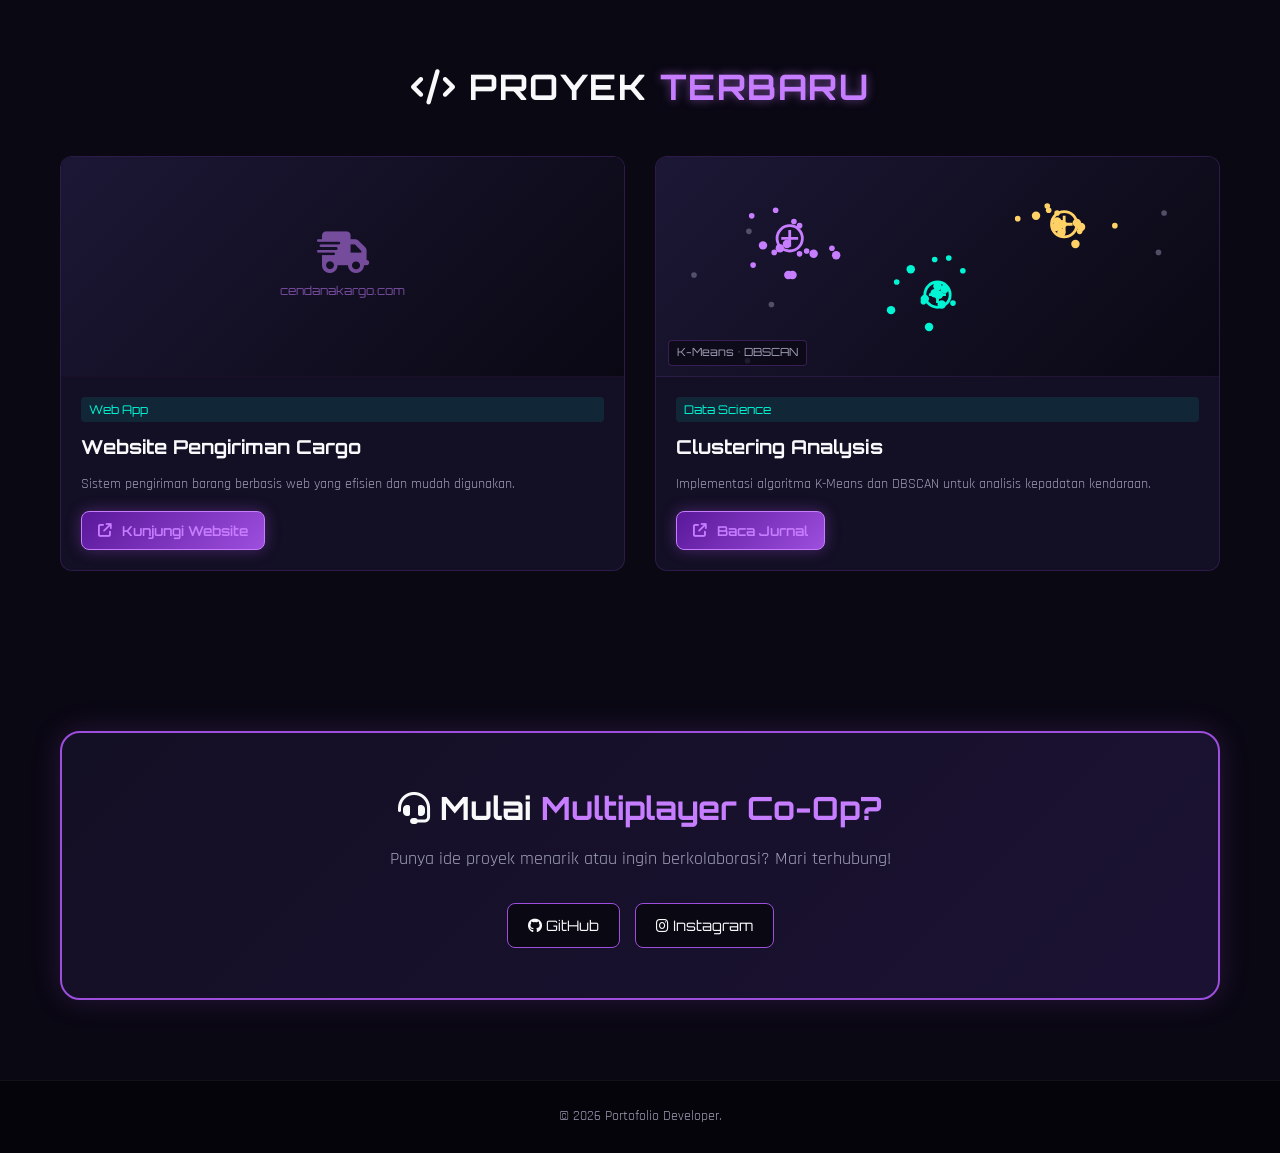
==== commit af6d181a: "up perbaikan" ====
--- a/PortofolioWebsite/index.html
+++ b/PortofolioWebsite/index.html
@@ -6,7 +6,8 @@
     <title>Portofolio | Gaming & Web Developer</title>
     <link rel="preconnect" href="https://fonts.googleapis.com">
     <link rel="preconnect" href="https://fonts.gstatic.com" crossorigin>
-    <link href="https://fonts.googleapis.com/css2?family=Orbitron:wght@400;600;800;900&family=Rajdhani:wght@500;600;700&display=swap" rel="stylesheet">
+    <link rel="preconnect" href="https://cdnjs.cloudflare.com" crossorigin>
+    <link href="https://fonts.googleapis.com/css2?family=Orbitron:wght@400;600;800&family=Rajdhani:wght@500;600;700&display=swap" rel="stylesheet">
     <link rel="stylesheet" href="https://cdnjs.cloudflare.com/ajax/libs/font-awesome/6.4.0/css/all.min.css">
     <link rel="stylesheet" href="style.css">
 </head>
@@ -53,7 +54,7 @@
                 <div class="avatar-card">
                     <div class="avatar-frame">
                         <i class="fa-solid fa-user-ninja avatar-icon"></i>
-                        <img src="assets/pp.jpeg" alt="Foto Syafiq" class="avatar-photo" onerror="this.classList.add('broken')">
+                        <img src="assets/pp.jpeg" alt="Foto Syafiq" class="avatar-photo" decoding="async" fetchpriority="high" onerror="this.classList.add('broken')">
                     </div>
                     <div class="stat-badge">
                         <i class="fa-solid fa-trophy"></i>
@@ -101,7 +102,7 @@
             <div class="gf-card">
                 <div class="gf-avatar-frame">
                     <i class="fa-solid fa-user-astronaut gf-icon"></i>
-                    <img src="assets/ppgf.jpeg" alt="Foto Girlfriend" class="avatar-photo" onerror="this.classList.add('broken')">
+                    <img src="assets/ppgf.jpeg" alt="Foto Girlfriend" class="avatar-photo" loading="lazy" decoding="async" onerror="this.classList.add('broken')">
                 </div>
                 <div class="gf-info">
                     <span class="badge-pink"><i class="fa-solid fa-sparkles"></i> Co-Op Partner</span>
@@ -230,7 +231,8 @@
                 <!-- Project 1 -->
                 <div class="project-card">
                     <div class="project-img project-preview">
-                        <iframe src="https://www.cendanakargo.com/" title="Preview Website Pengiriman Cargo" loading="lazy" tabindex="-1" scrolling="no" aria-hidden="true"></iframe>
+                        <div class="preview-fallback" aria-hidden="true"><i class="fa-solid fa-truck-fast"></i><span>cendanakargo.com</span></div>
+                        <img src="assets/cendana.png" alt="Tampilan Website Pengiriman Cargo" class="preview-img" loading="lazy" decoding="async" onerror="this.classList.add('broken')">
                     </div>
                     <div class="project-info">
                         <span class="project-tag">Web App</span>
--- a/PortofolioWebsite/style.css
+++ b/PortofolioWebsite/style.css
@@ -80,8 +80,7 @@
    NAVBAR
    ============================================================ */
 .navbar {
-    background: rgba(19, 15, 36, 0.85);
-    backdrop-filter: blur(12px);
+    background: rgba(19, 15, 36, 0.96); /* blur dihapus: menghitung ulang blur di atas canvas animasi itu mahal */
     border-bottom: 1px solid rgba(157, 78, 221, 0.2);
     position: sticky;
     top: 0;
@@ -804,7 +803,6 @@
 }
 
 .cluster-dots circle {
-    filter: drop-shadow(0 0 3px currentColor);
     animation: dot-pulse 3s ease-in-out infinite;
 }
 
@@ -1020,4 +1018,37 @@
 
 .avatar-photo.broken {
     display: none;
+}
+
+.preview-img,
+.preview-fallback {
+    position: absolute;
+    inset: 0;
+    width: 100%;
+    height: 100%;
+}
+
+.preview-img {
+    object-fit: cover;
+    object-position: top center;
+}
+
+.preview-img.broken {
+    display: none;
+}
+
+.preview-fallback {
+    display: flex;
+    flex-direction: column;
+    align-items: center;
+    justify-content: center;
+    gap: 8px;
+    background: linear-gradient(135deg, #1c1735, #0a0813);
+    color: rgba(199, 125, 255, 0.55);
+    font-family: var(--font-heading);
+    font-size: 0.75rem;
+}
+
+.preview-fallback i {
+    font-size: 2.6rem;
 }
